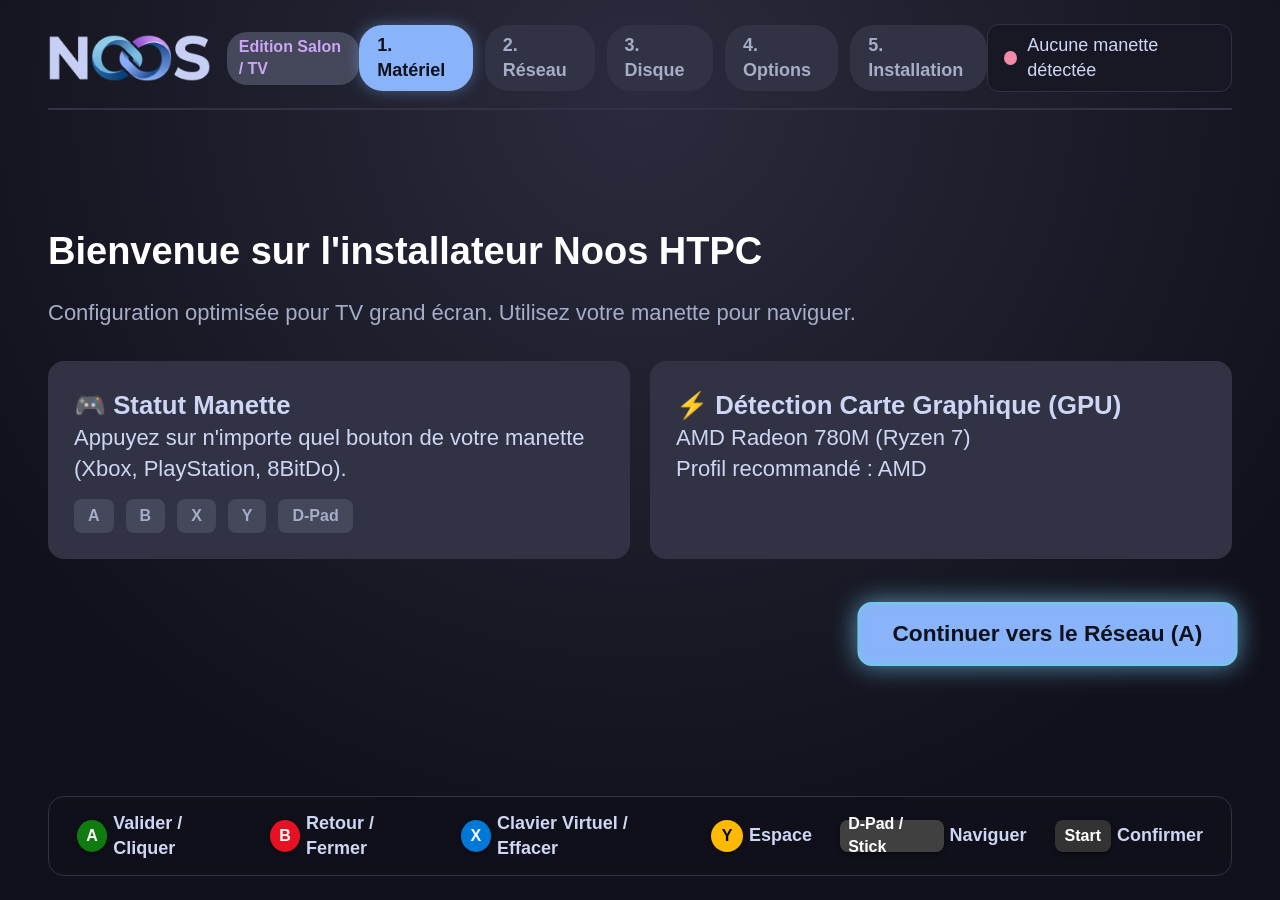
==== installer/frontend/index.html @ 4a12cefd "feat(installer): installateur graphique TV en Rust et Tauri v2 avec navigation à la manette et clavi" ====
<!DOCTYPE html>
<html lang="fr">
<head>
  <meta charset="UTF-8">
  <meta name="viewport" content="width=device-width, initial-scale=1.0">
  <title>Installation Noos HTPC</title>
  <link rel="stylesheet" href="css/style.css">
  <link rel="stylesheet" href="css/gamepad.css">
  <link rel="stylesheet" href="css/keyboard.css">
</head>
<body>
  <div class="app-container">
    <!-- En-tête TV -->
    <header class="tv-header">
      <div class="brand">
        <img src="../icons/icon.png" alt="Noos HTPC" class="logo">
        <span class="version-tag">Edition Salon / TV</span>
      </div>
      <div class="steps-indicator">
        <div class="step-pill active" id="pill-step-1">1. Matériel</div>
        <div class="step-pill" id="pill-step-2">2. Réseau</div>
        <div class="step-pill" id="pill-step-3">3. Disque</div>
        <div class="step-pill" id="pill-step-4">4. Options</div>
        <div class="step-pill" id="pill-step-5">5. Installation</div>
      </div>
      <div class="gamepad-status" id="gamepad-badge">
        <span class="status-dot disconnected"></span>
        <span id="gamepad-name">En attente d'une manette...</span>
      </div>
    </header>

    <!-- Conteneur principal des étapes (Wizard) -->
    <main class="wizard-content">

      <!-- Étape 1 : Bienvenue & Détection Matériel -->
      <section class="wizard-step active" id="step-1">
        <h1 class="step-title">Bienvenue sur l'installateur Noos HTPC</h1>
        <p class="step-subtitle">Configuration optimisée pour TV grand écran. Utilisez votre manette pour naviguer.</p>

        <div class="hardware-card-grid">
          <div class="info-card">
            <h3>🎮 Statut Manette</h3>
            <div id="controller-info">Appuyez sur n'importe quel bouton de votre manette (Xbox, PlayStation, 8BitDo).</div>
            <div class="controller-visual" id="controller-visual">
              <span class="btn-indicator" id="ind-a">A</span>
              <span class="btn-indicator" id="ind-b">B</span>
              <span class="btn-indicator" id="ind-x">X</span>
              <span class="btn-indicator" id="ind-y">Y</span>
              <span class="btn-indicator" id="ind-dpad">D-Pad</span>
            </div>
          </div>

          <div class="info-card">
            <h3>⚡ Détection Carte Graphique (GPU)</h3>
            <div id="gpu-info-text">Analyse du matériel en cours...</div>
            <div class="badge-recommendation" id="gpu-badge">Profil recommandé : Auto</div>
          </div>
        </div>

        <div class="action-footer">
          <button class="tv-btn primary" data-focusable id="btn-goto-step-2">Continuer vers le Réseau (A)</button>
        </div>
      </section>

      <!-- Étape 2 : Connexion Réseau (Wi-Fi / Ethernet) -->
      <section class="wizard-step" id="step-2">
        <h1 class="step-title">Connexion Réseau</h1>
        <p class="step-subtitle">Une connexion Internet est nécessaire pour télécharger les derniers paquets NixOS.</p>

        <div class="network-layout">
          <div class="network-status-box" id="net-status-box">
            <span>Statut : </span><strong id="current-net-status">Vérification...</strong>
          </div>

          <div class="wifi-list-container">
            <h3>Réseaux Wi-Fi disponibles :</h3>
            <div class="wifi-grid" id="wifi-grid">
              <div class="loading-spinner">Recherche des réseaux Wi-Fi...</div>
            </div>
          </div>

          <div class="wifi-connect-box" id="wifi-password-box" style="display: none;">
            <label for="wifi-password-input">Mot de passe pour <span id="selected-ssid-name"></span> :</label>
            <div class="input-with-button">
              <input type="password" id="wifi-password-input" class="tv-input" data-focusable placeholder="Sélectionnez pour ouvrir le clavier virtuel">
              <button class="tv-btn secondary" data-focusable id="btn-open-osk">Clavier (X)</button>
              <button class="tv-btn primary" data-focusable id="btn-submit-wifi">Connecter (A)</button>
            </div>
          </div>
        </div>

        <div class="action-footer">
          <button class="tv-btn secondary" data-focusable id="btn-back-step-1">Retour (B)</button>
          <button class="tv-btn primary" data-focusable id="btn-goto-step-3">Continuer vers le Disque (A)</button>
        </div>
      </section>

      <!-- Étape 3 : Sélection du Disque Cible -->
      <section class="wizard-step" id="step-3">
        <h1 class="step-title">Sélection du Disque de Destination</h1>
        <p class="step-subtitle alert-text">⚠️ ATTENTION : Le disque sélectionné sera entièrement formaté pour Noos HTPC.</p>

        <div class="disks-grid" id="disks-grid">
          <div class="loading-spinner">Détection des disques de stockage...</div>
        </div>

        <div class="action-footer">
          <button class="tv-btn secondary" data-focusable id="btn-back-step-2">Retour (B)</button>
          <button class="tv-btn primary" data-focusable id="btn-goto-step-4" disabled>Confirmer le Disque (A)</button>
        </div>
      </section>

      <!-- Étape 4 : Options & Profil HTPC -->
      <section class="wizard-step" id="step-4">
        <h1 class="step-title">Profil Graphique & Options TV</h1>
        <p class="step-subtitle">Ajustez le profil matériel optimal pour votre téléviseur.</p>

        <div class="options-container">
          <div class="option-group">
            <label>Profil GPU :</label>
            <div class="gpu-selector-grid">
              <div class="gpu-card" data-focusable data-profile="amd">
                <h4>AMD Radeon / Ryzen</h4>
                <p>Driver amdgpu, Vulkan RADV, HDR Wayland & FreeSync</p>
              </div>
              <div class="gpu-card" data-focusable data-profile="intel">
                <h4>Intel NUC / Iris Xe</h4>
                <p>QuickSync VA-API moderne (iHD), basse consommation</p>
              </div>
              <div class="gpu-card" data-focusable data-profile="nvidia">
                <h4>NVIDIA Moderne</h4>
                <p>Pilotes propriétaires récents (GTX 1650+ / RTX), NVDEC</p>
              </div>
              <div class="gpu-card" data-focusable data-profile="nvidia-legacy">
                <h4>NVIDIA Legacy</h4>
                <p>Pilotes propriétaires 470xx (anciennes GeForce séries 6/7/8)</p>
              </div>
            </div>
          </div>

          <div class="option-row">
            <label class="switch-label">Activer le support HDR (High Dynamic Range) :</label>
            <button class="tv-btn toggle active" data-focusable id="btn-toggle-hdr">HDR : Activé</button>
          </div>

          <div class="option-row">
            <label>Nom de la machine :</label>
            <input type="text" id="input-hostname" class="tv-input" data-focusable value="noos-htpc">
          </div>
        </div>

        <div class="action-footer">
          <button class="tv-btn secondary" data-focusable id="btn-back-step-3">Retour (B)</button>
          <button class="tv-btn danger" data-focusable id="btn-start-install">LANCER L'INSTALLATION (START)</button>
        </div>
      </section>

      <!-- Étape 5 : Installation en Cours (Logs & Progression) -->
      <section class="wizard-step" id="step-5">
        <h1 class="step-title">Installation de Noos HTPC...</h1>
        <p class="step-subtitle" id="install-current-step">Initialisation du système...</p>

        <div class="progress-bar-container">
          <div class="progress-bar-fill" id="progress-fill" style="width: 10%;"></div>
        </div>
        <div class="progress-percentage" id="progress-text">10%</div>

        <div class="terminal-log-box" id="terminal-logs">
          <div class="log-line">[Noos HTPC] Démarrage du processus d'installation...</div>
        </div>
      </section>

      <!-- Étape 6 : Succès & Redémarrage -->
      <section class="wizard-step" id="step-6">
        <div class="success-banner">
          <h1>🎉 Installation Terminée avec Succès !</h1>
          <p>Noos HTPC a été déployé sur votre disque. Retirez la clé USB d'installation et redémarrez votre mini PC.</p>
          <button class="tv-btn success large" data-focusable id="btn-reboot-now">Redémarrer Noos HTPC (A)</button>
        </div>
      </section>

    </main>

    <!-- Clavier Virtuel TV (OSK) -->
    <div class="virtual-keyboard-overlay" id="osk-overlay">
      <div class="keyboard-dock">
        <div class="osk-input-preview">
          <span class="preview-label">Texte saisi :</span>
          <span class="preview-value" id="osk-preview"></span>
          <button class="osk-toggle-mask" data-focusable id="osk-mask-btn">👁️ Afficher</button>
        </div>
        <div class="keyboard-grid" id="osk-grid">
          <!-- Les touches sont générées dynamiquement par keyboard.js -->
        </div>
        <div class="osk-actions">
          <button class="osk-key action" data-action="space" data-focusable>ESPACE (Y)</button>
          <button class="osk-key action" data-action="backspace" data-focusable>EFFACER (X)</button>
          <button class="osk-key action primary" data-action="enter" data-focusable>VALIDER (START)</button>
          <button class="osk-key action" data-action="close" data-focusable>FERMER (B)</button>
        </div>
      </div>
    </div>

    <!-- Légende permanente des touches de manette en bas de l'écran -->
    <footer class="gamepad-legend">
      <div class="legend-item"><span class="btn-badge a">A</span> Valider / Cliquer</div>
      <div class="legend-item"><span class="btn-badge b">B</span> Retour / Fermer</div>
      <div class="legend-item"><span class="btn-badge x">X</span> Clavier Virtuel / Effacer</div>
      <div class="legend-item"><span class="btn-badge y">Y</span> Espace</div>
      <div class="legend-item"><span class="btn-badge dpad">D-Pad / Stick</span> Naviguer</div>
      <div class="legend-item"><span class="btn-badge start">Start</span> Confirmer</div>
    </footer>
  </div>

  <script src="js/keyboard.js"></script>
  <script src="js/gamepad.js"></script>
  <script src="js/app.js"></script>
</body>
</html>
---- installer/frontend/css/style.css ----
/* ==============================================================================
   Noos HTPC Installer - Thème TV Catppuccin Mocha
   Optimisé pour affichage 1080p / 4K grand écran et lecture à 3 mètres
   ============================================================================== */

:root {
  --ctp-base: #1e1e2e;
  --ctp-mantle: #181825;
  --ctp-crust: #11111b;
  --ctp-surface0: #313244;
  --ctp-surface1: #45475a;
  --ctp-surface2: #585b70;
  --ctp-text: #cdd6f4;
  --ctp-subtext: #a6adc8;
  --ctp-blue: #89b4fa;
  --ctp-sapphire: #74c7ec;
  --ctp-mauve: #cba6f7;
  --ctp-green: #a6e3a1;
  --ctp-yellow: #f9e2af;
  --ctp-red: #f38ba8;
}

* {
  box-sizing: border-box;
  margin: 0;
  padding: 0;
  user-select: none;
}

body {
  background-color: var(--ctp-crust);
  color: var(--ctp-text);
  font-family: -apple-system, BlinkMacSystemFont, "Segoe UI", Roboto, Oxygen, Ubuntu, Cantarell, sans-serif;
  font-size: 22px;
  line-height: 1.4;
  overflow: hidden;
  height: 100vh;
  width: 100vw;
}

.app-container {
  display: flex;
  flex-direction: column;
  height: 100vh;
  justify-content: space-between;
  padding: 24px 48px;
  background: radial-gradient(circle at 50% 10%, #2a2b3d 0%, var(--ctp-crust) 75%);
}

/* En-tête TV */
.tv-header {
  display: flex;
  align-items: center;
  justify-content: space-between;
  border-bottom: 2px solid var(--ctp-surface0);
  padding-bottom: 16px;
}

.brand {
  display: flex;
  align-items: center;
  gap: 16px;
}

.logo {
  height: 48px;
  object-fit: contain;
}

.version-tag {
  background: var(--ctp-surface1);
  color: var(--ctp-mauve);
  padding: 4px 12px;
  border-radius: 20px;
  font-size: 16px;
  font-weight: bold;
}

.steps-indicator {
  display: flex;
  gap: 12px;
}

.step-pill {
  padding: 8px 18px;
  border-radius: 24px;
  background: var(--ctp-surface0);
  color: var(--ctp-subtext);
  font-size: 18px;
  font-weight: 600;
  transition: all 0.25s ease;
}

.step-pill.active {
  background: var(--ctp-blue);
  color: var(--ctp-crust);
  box-shadow: 0 0 15px rgba(137, 180, 250, 0.4);
}

.gamepad-status {
  display: flex;
  align-items: center;
  gap: 10px;
  font-size: 18px;
  background: var(--ctp-mantle);
  padding: 8px 16px;
  border-radius: 12px;
  border: 1px solid var(--ctp-surface0);
}

.status-dot {
  width: 14px;
  height: 14px;
  border-radius: 50%;
}

.status-dot.connected {
  background: var(--ctp-green);
  box-shadow: 0 0 8px var(--ctp-green);
}

.status-dot.disconnected {
  background: var(--ctp-red);
}

/* Contenu principal du Wizard */
.wizard-content {
  flex: 1;
  display: flex;
  align-items: center;
  justify-content: center;
  position: relative;
}

.wizard-step {
  display: none;
  width: 100%;
  max-width: 1400px;
  animation: fadeIn 0.3s ease;
}

.wizard-step.active {
  display: flex;
  flex-direction: column;
  gap: 20px;
}

@keyframes fadeIn {
  from { opacity: 0; transform: translateY(10px); }
  to { opacity: 1; transform: translateY(0); }
}

.step-title {
  font-size: 38px;
  font-weight: 800;
  color: #fff;
}

.step-subtitle {
  font-size: 22px;
  color: var(--ctp-subtext);
  margin-bottom: 12px;
}

.alert-text {
  color: var(--ctp-yellow);
}

/* Grilles et Cartes */
.hardware-card-grid, .gpu-selector-grid, .disks-grid {
  display: grid;
  grid-template-columns: repeat(auto-fit, minmax(320px, 1fr));
  gap: 20px;
}

.info-card, .gpu-card, .disk-card, .wifi-card {
  background: var(--ctp-surface0);
  padding: 24px;
  border-radius: 16px;
  border: 2px solid transparent;
  transition: all 0.2s cubic-bezier(0.4, 0, 0.2, 1);
  cursor: pointer;
}

.gpu-card h4, .disk-card h4 {
  font-size: 24px;
  margin-bottom: 8px;
  color: var(--ctp-blue);
}

.gpu-card.selected, .disk-card.selected {
  border-color: var(--ctp-blue);
  background: #2b3b55;
  box-shadow: 0 0 20px rgba(137, 180, 250, 0.3);
}

/* Boutons et Entrées TV */
.tv-btn {
  font-size: 22px;
  font-weight: bold;
  padding: 16px 32px;
  border-radius: 14px;
  border: 2px solid transparent;
  cursor: pointer;
  transition: all 0.2s ease;
  outline: none;
}

.tv-btn.primary {
  background: var(--ctp-blue);
  color: var(--ctp-crust);
}

.tv-btn.secondary {
  background: var(--ctp-surface1);
  color: var(--ctp-text);
}

.tv-btn.danger {
  background: var(--ctp-red);
  color: var(--ctp-crust);
}

.tv-btn.success {
  background: var(--ctp-green);
  color: var(--ctp-crust);
}

.tv-btn.large {
  font-size: 28px;
  padding: 24px 48px;
}

.tv-input {
  font-size: 24px;
  padding: 16px 24px;
  border-radius: 12px;
  background: var(--ctp-surface0);
  border: 2px solid var(--ctp-surface1);
  color: #fff;
  outline: none;
  width: 100%;
  max-width: 500px;
}

.action-footer {
  display: flex;
  gap: 20px;
  margin-top: 24px;
  justify-content: flex-end;
}

/* Barre de progression & Terminal */
.progress-bar-container {
  width: 100%;
  height: 24px;
  background: var(--ctp-surface0);
  border-radius: 12px;
  overflow: hidden;
}

.progress-bar-fill {
  height: 100%;
  background: linear-gradient(90deg, var(--ctp-blue), var(--ctp-mauve));
  transition: width 0.4s ease;
}

.progress-percentage {
  font-size: 28px;
  font-weight: bold;
  color: var(--ctp-blue);
  text-align: right;
  margin-top: 8px;
}

.terminal-log-box {
  background: var(--ctp-crust);
  border: 2px solid var(--ctp-surface0);
  border-radius: 14px;
  height: 320px;
  padding: 20px;
  font-family: "Courier New", monospace;
  font-size: 18px;
  overflow-y: auto;
  color: #a6e3a1;
}

.success-banner {
  text-align: center;
  display: flex;
  flex-direction: column;
  align-items: center;
  gap: 24px;
  padding: 40px;
}

.success-banner h1 {
  font-size: 46px;
  color: var(--ctp-green);
}
---- installer/frontend/css/gamepad.css ----
/* ==============================================================================
   Noos HTPC - Gamepad Focus & Controller Styling
   Effet visuel immersif pour le contrôle à la manette sur TV
   ============================================================================== */

/* Élément sous focus actif de la manette */
[data-focusable].gamepad-focus,
[data-focusable]:focus {
  outline: none;
  border-color: var(--ctp-sapphire) !important;
  box-shadow: 0 0 25px rgba(116, 199, 236, 0.7), inset 0 0 10px rgba(116, 199, 236, 0.3) !important;
  transform: scale(1.03);
  z-index: 10;
}

/* Badges de boutons de manette style Xbox / PlayStation */
.btn-badge {
  display: inline-flex;
  align-items: center;
  justify-content: center;
  width: 32px;
  height: 32px;
  border-radius: 50%;
  font-weight: 800;
  font-size: 16px;
  color: #fff;
  margin-right: 6px;
  box-shadow: 0 2px 5px rgba(0, 0, 0, 0.4);
}

.btn-badge.a { background: #107c10; } /* Xbox Green / PS Cross */
.btn-badge.b { background: #e81123; } /* Xbox Red / PS Circle */
.btn-badge.x { background: #0078d7; } /* Xbox Blue / PS Square */
.btn-badge.y { background: #ffb900; color: #000; } /* Xbox Yellow / PS Triangle */
.btn-badge.dpad { background: #404040; border-radius: 8px; width: auto; padding: 2px 8px; }
.btn-badge.start { background: #333333; border-radius: 8px; width: auto; padding: 2px 10px; }

/* Légende permanente en bas de l'écran */
.gamepad-legend {
  display: flex;
  align-items: center;
  justify-content: center;
  gap: 28px;
  background: rgba(17, 17, 27, 0.85);
  backdrop-filter: blur(8px);
  padding: 14px 28px;
  border-radius: 16px;
  border: 1px solid var(--ctp-surface0);
  margin-top: 16px;
}

.legend-item {
  display: flex;
  align-items: center;
  font-size: 18px;
  font-weight: 600;
  color: var(--ctp-text);
}

/* Visualisation temps réel des appuis sur la manette (Étape 1) */
.controller-visual {
  display: flex;
  gap: 12px;
  margin-top: 14px;
}

.btn-indicator {
  padding: 6px 14px;
  border-radius: 8px;
  background: var(--ctp-surface1);
  color: var(--ctp-subtext);
  font-size: 16px;
  font-weight: bold;
  transition: all 0.15s ease;
}

.btn-indicator.pressed {
  background: var(--ctp-blue);
  color: var(--ctp-crust);
  box-shadow: 0 0 12px var(--ctp-blue);
  transform: scale(1.1);
}
---- installer/frontend/css/keyboard.css ----
/* ==============================================================================
   Noos HTPC - On-Screen Virtual Keyboard (OSK)
   Clavier virtuel TV manette grand format avec saisie fluide
   ============================================================================== */

.virtual-keyboard-overlay {
  position: fixed;
  bottom: 0;
  left: 0;
  right: 0;
  top: 0;
  background: rgba(0, 0, 0, 0.7);
  backdrop-filter: blur(6px);
  display: none;
  align-items: flex-end;
  justify-content: center;
  z-index: 1000;
  padding-bottom: 30px;
}

.virtual-keyboard-overlay.visible {
  display: flex;
  animation: slideUp 0.25s ease-out;
}

@keyframes slideUp {
  from { transform: translateY(100%); opacity: 0; }
  to { transform: translateY(0); opacity: 1; }
}

.keyboard-dock {
  background: var(--ctp-mantle);
  border: 2px solid var(--ctp-surface1);
  border-radius: 20px;
  padding: 24px;
  width: 90%;
  max-width: 1200px;
  box-shadow: 0 -10px 40px rgba(0, 0, 0, 0.8);
  display: flex;
  flex-direction: column;
  gap: 16px;
}

/* Barre de prévisualisation du texte saisi */
.osk-input-preview {
  display: flex;
  align-items: center;
  justify-content: space-between;
  background: var(--ctp-crust);
  border: 2px solid var(--ctp-surface0);
  border-radius: 12px;
  padding: 12px 20px;
}

.preview-label {
  font-size: 18px;
  color: var(--ctp-subtext);
}

.preview-value {
  font-size: 26px;
  font-weight: bold;
  color: var(--ctp-mauve);
  letter-spacing: 2px;
  flex: 1;
  margin-left: 16px;
}

.osk-toggle-mask {
  background: var(--ctp-surface0);
  color: var(--ctp-text);
  border: 1px solid var(--ctp-surface1);
  border-radius: 8px;
  padding: 6px 12px;
  font-size: 16px;
  cursor: pointer;
}

/* Grille des touches */
.keyboard-grid {
  display: flex;
  flex-direction: column;
  gap: 10px;
}

.keyboard-row {
  display: flex;
  justify-content: center;
  gap: 10px;
}

.osk-key {
  min-width: 60px;
  height: 60px;
  background: var(--ctp-surface0);
  color: var(--ctp-text);
  border: 2px solid transparent;
  border-radius: 12px;
  font-size: 24px;
  font-weight: bold;
  display: flex;
  align-items: center;
  justify-content: center;
  cursor: pointer;
  transition: all 0.15s ease;
  outline: none;
}

.osk-key.wide {
  min-width: 90px;
}

.osk-key.active {
  background: var(--ctp-surface2);
}

/* Touches d'actions spéciales (Espace, Effacer, Valider) */
.osk-actions {
  display: flex;
  justify-content: center;
  gap: 16px;
  margin-top: 8px;
}

.osk-key.action {
  padding: 12px 28px;
  font-size: 20px;
  min-width: 140px;
  height: 56px;
}

.osk-key.action.primary {
  background: var(--ctp-blue);
  color: var(--ctp-crust);
}
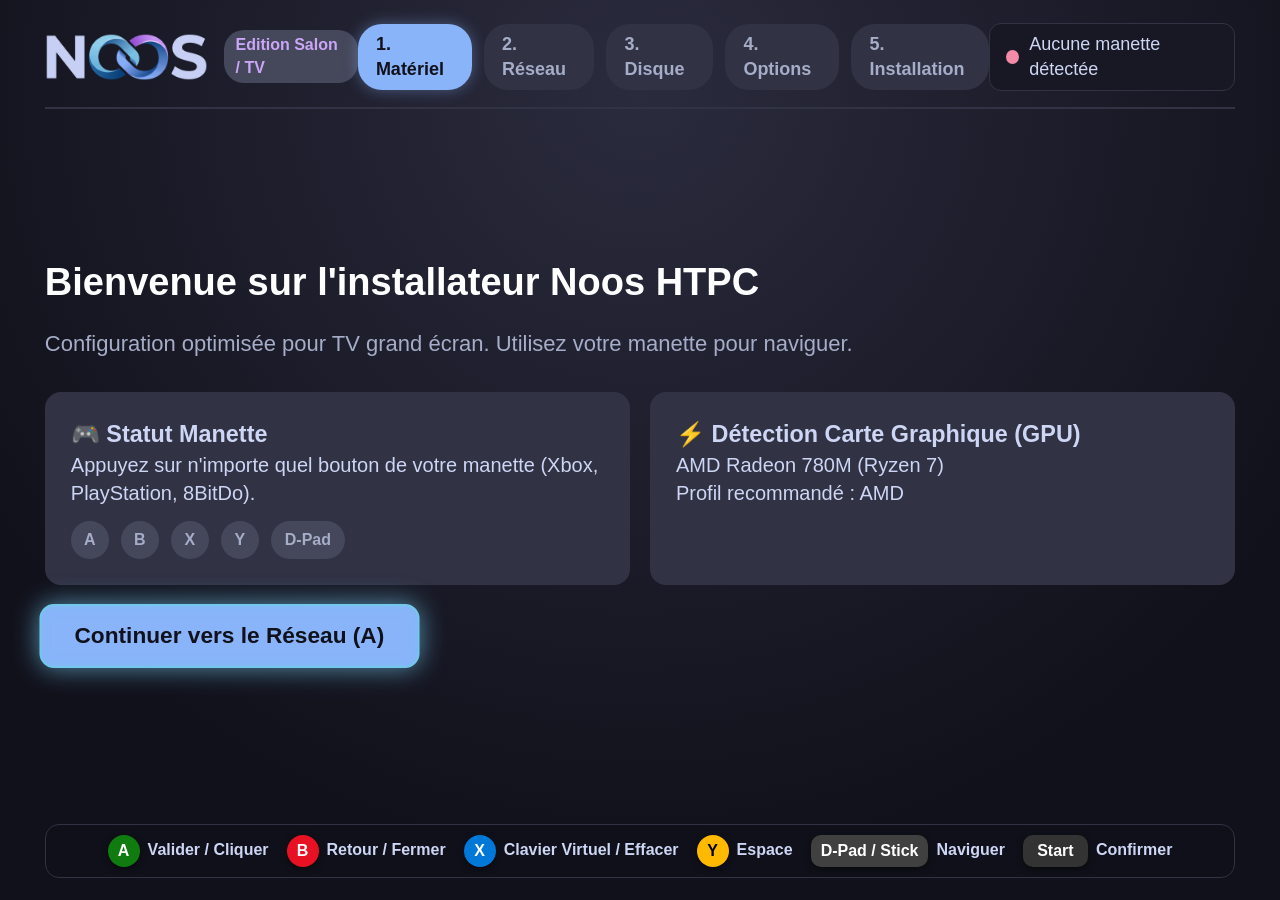
==== commit fbebbc29: "fix(installer): passage en 1080p natif, boutons ronds, partage /home complet Samba/SFTP, autologin e" ====
--- a/installer/frontend/index.html
+++ b/installer/frontend/index.html
@@ -13,7 +13,7 @@
     <!-- En-tête TV -->
     <header class="tv-header">
       <div class="brand">
-        <img src="../icons/icon.png" alt="Noos HTPC" class="logo">
+        <img src="assets/logo.png" alt="Noos HTPC" class="logo">
         <span class="version-tag">Edition Salon / TV</span>
       </div>
       <div class="steps-indicator">
@@ -143,9 +143,9 @@
             <button class="tv-btn toggle active" data-focusable id="btn-toggle-hdr">HDR : Activé</button>
           </div>
 
-          <div class="option-row">
-            <label>Nom de la machine :</label>
-            <input type="text" id="input-hostname" class="tv-input" data-focusable value="noos-htpc">
+          <div class="option-row info-row">
+            <label>Nom de la machine (déclaratif) :</label>
+            <div class="static-badge">noos-htpc</div>
           </div>
         </div>
 
--- a/installer/frontend/css/style.css
+++ b/installer/frontend/css/style.css
@@ -31,19 +31,27 @@
   background-color: var(--ctp-crust);
   color: var(--ctp-text);
   font-family: -apple-system, BlinkMacSystemFont, "Segoe UI", Roboto, Oxygen, Ubuntu, Cantarell, sans-serif;
-  font-size: 22px;
+  font-size: 20px;
   line-height: 1.4;
   overflow: hidden;
   height: 100vh;
+  max-height: 100vh;
   width: 100vw;
+  max-width: 100vw;
+  box-sizing: border-box;
 }
 
 .app-container {
   display: flex;
   flex-direction: column;
   height: 100vh;
+  max-height: 100vh;
+  width: 100vw;
+  max-width: 100vw;
   justify-content: space-between;
-  padding: 24px 48px;
+  padding: 2.5vh 3.5vw; /* TV Safe-area margin - évite le rognage d'overscan 2-5% */
+  box-sizing: border-box;
+  overflow: hidden;
   background: radial-gradient(circle at 50% 10%, #2a2b3d 0%, var(--ctp-crust) 75%);
 }
 
@@ -235,12 +243,55 @@
   font-size: 24px;
   padding: 16px 24px;
   border-radius: 12px;
+.options-container {
+  display: flex;
+  flex-direction: column;
+  gap: 24px;
+}
+
+.option-group {
+  display: flex;
+  flex-direction: column;
+  gap: 12px;
+}
+
+.option-group label, .option-row label {
+  font-size: 22px;
+  font-weight: 600;
+  color: var(--ctp-text);
+}
+
+.option-row {
+  display: flex;
+  align-items: center;
+  justify-content: space-between;
   background: var(--ctp-surface0);
-  border: 2px solid var(--ctp-surface1);
-  color: #fff;
-  outline: none;
-  width: 100%;
-  max-width: 500px;
+  padding: 16px 24px;
+  border-radius: 14px;
+  border: 1px solid var(--ctp-surface1);
+}
+
+.static-badge {
+  background: var(--ctp-mantle);
+  color: var(--ctp-sapphire);
+  padding: 8px 20px;
+  border-radius: 12px;
+  font-weight: 800;
+  font-family: monospace;
+  font-size: 22px;
+  border: 1px solid var(--ctp-blue);
+  box-shadow: 0 0 10px rgba(116, 199, 236, 0.2);
+}
+
+.tv-btn.toggle {
+  background: var(--ctp-surface1);
+  color: var(--ctp-subtext);
+}
+
+.tv-btn.toggle.active {
+  background: var(--ctp-mauve);
+  color: var(--ctp-crust);
+  box-shadow: 0 0 15px rgba(203, 166, 247, 0.4);
 }
 
 .action-footer {
--- a/installer/frontend/css/gamepad.css
+++ b/installer/frontend/css/gamepad.css
@@ -20,58 +20,93 @@
   justify-content: center;
   width: 32px;
   height: 32px;
-  border-radius: 50%;
+  min-width: 32px;
+  min-height: 32px;
+  max-width: 32px;
+  max-height: 32px;
+  aspect-ratio: 1 / 1;
+  border-radius: 50% !important;
   font-weight: 800;
   font-size: 16px;
   color: #fff;
-  margin-right: 6px;
-  box-shadow: 0 2px 5px rgba(0, 0, 0, 0.4);
+  margin-right: 8px;
+  flex-shrink: 0;
+  box-shadow: 0 2px 6px rgba(0, 0, 0, 0.5);
+  line-height: 1;
+  text-align: center;
+  box-sizing: border-box;
 }
 
 .btn-badge.a { background: #107c10; } /* Xbox Green / PS Cross */
 .btn-badge.b { background: #e81123; } /* Xbox Red / PS Circle */
 .btn-badge.x { background: #0078d7; } /* Xbox Blue / PS Square */
 .btn-badge.y { background: #ffb900; color: #000; } /* Xbox Yellow / PS Triangle */
-.btn-badge.dpad { background: #404040; border-radius: 8px; width: auto; padding: 2px 8px; }
-.btn-badge.start { background: #333333; border-radius: 8px; width: auto; padding: 2px 10px; }
+.btn-badge.dpad { background: #404040; border-radius: 10px !important; width: auto; min-width: 60px; max-width: none; padding: 2px 10px; aspect-ratio: auto; }
+.btn-badge.start { background: #333333; border-radius: 10px !important; width: auto; min-width: 65px; max-width: none; padding: 2px 12px; aspect-ratio: auto; }
 
 /* Légende permanente en bas de l'écran */
 .gamepad-legend {
   display: flex;
   align-items: center;
   justify-content: center;
-  gap: 28px;
-  background: rgba(17, 17, 27, 0.85);
-  backdrop-filter: blur(8px);
-  padding: 14px 28px;
-  border-radius: 16px;
+  flex-wrap: wrap;
+  gap: 18px;
+  background: rgba(17, 17, 27, 0.92);
+  backdrop-filter: blur(10px);
+  padding: 10px 20px;
+  border-radius: 14px;
   border: 1px solid var(--ctp-surface0);
-  margin-top: 16px;
+  margin-top: 10px;
+  flex-shrink: 0;
+  box-sizing: border-box;
 }
 
 .legend-item {
-  display: flex;
+  display: inline-flex;
   align-items: center;
-  font-size: 18px;
+  font-size: 16px;
   font-weight: 600;
   color: var(--ctp-text);
+  white-space: nowrap;
 }
 
 /* Visualisation temps réel des appuis sur la manette (Étape 1) */
 .controller-visual {
   display: flex;
+  align-items: center;
   gap: 12px;
   margin-top: 14px;
 }
 
 .btn-indicator {
-  padding: 6px 14px;
-  border-radius: 8px;
+  display: inline-flex;
+  align-items: center;
+  justify-content: center;
+  width: 38px;
+  height: 38px;
+  min-width: 38px;
+  min-height: 38px;
+  max-width: 38px;
+  max-height: 38px;
+  aspect-ratio: 1 / 1;
+  border-radius: 50% !important;
   background: var(--ctp-surface1);
   color: var(--ctp-subtext);
   font-size: 16px;
   font-weight: bold;
   transition: all 0.15s ease;
+  flex-shrink: 0;
+  box-sizing: border-box;
+  line-height: 1;
+}
+
+.btn-indicator#ind-dpad {
+  width: auto;
+  min-width: 72px;
+  max-width: none;
+  border-radius: 19px !important;
+  padding: 0 14px;
+  aspect-ratio: auto;
 }
 
 .btn-indicator.pressed {
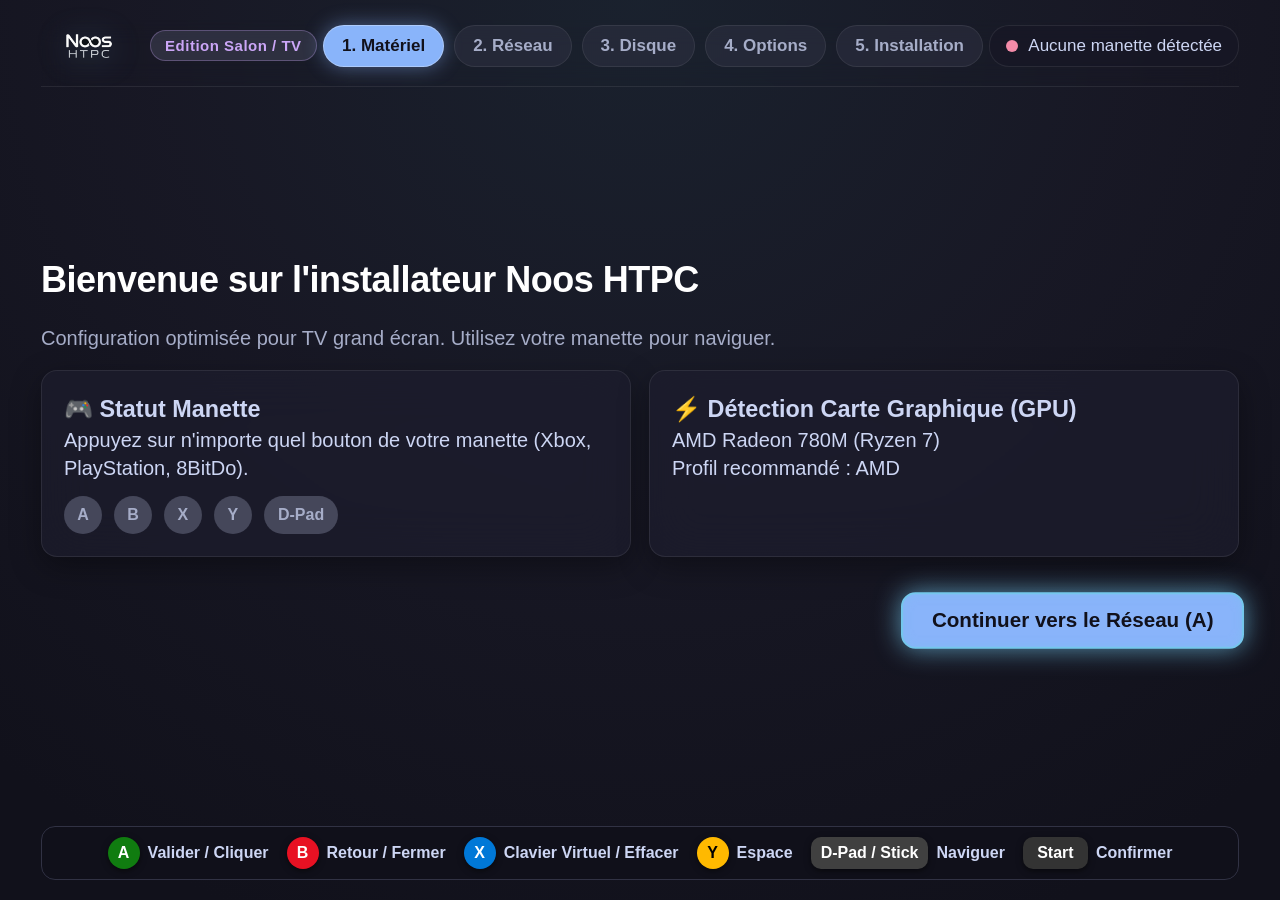
==== commit e3b2ca4d: "feat(installer): partitionnement EFI 1Go, SWAP 8Go, console stylisée glassy blur et comptage dynamiq" ====
--- a/installer/frontend/index.html
+++ b/installer/frontend/index.html
@@ -135,6 +135,14 @@
                 <h4>NVIDIA Legacy</h4>
                 <p>Pilotes propriétaires 470xx (anciennes GeForce séries 6/7/8)</p>
               </div>
+              <div class="gpu-card" data-focusable data-profile="vm">
+                <h4>Machine Virtuelle (VM)</h4>
+                <p>QEMU, KVM, VirtIO, VirtualBox, VMware. Modesetting & guest agent</p>
+              </div>
+              <div class="gpu-card" data-focusable data-profile="generic">
+                <h4>Générique / Autre</h4>
+                <p>Pilotes Mesa standard sans accélération propriétaire</p>
+              </div>
             </div>
           </div>
 
@@ -155,18 +163,43 @@
         </div>
       </section>
 
-      <!-- Étape 5 : Installation en Cours (Logs & Progression) -->
+      <!-- Étape 5 : Installation en Cours (Console stylisée, Glassy Blur & Progression) -->
       <section class="wizard-step" id="step-5">
-        <h1 class="step-title">Installation de Noos HTPC...</h1>
-        <p class="step-subtitle" id="install-current-step">Initialisation du système...</p>
-
-        <div class="progress-bar-container">
-          <div class="progress-bar-fill" id="progress-fill" style="width: 10%;"></div>
-        </div>
-        <div class="progress-percentage" id="progress-text">10%</div>
-
-        <div class="terminal-log-box" id="terminal-logs">
-          <div class="log-line">[Noos HTPC] Démarrage du processus d'installation...</div>
+        <div class="install-header">
+          <div>
+            <h1 class="step-title">Installation de Noos HTPC</h1>
+            <p class="step-subtitle" id="install-current-step">Initialisation du système...</p>
+          </div>
+          <div class="package-counter-badge" id="package-counter" style="display: none;">
+            <span class="pkg-icon">📦</span>
+            <span class="pkg-label">Composants :</span>
+            <span class="pkg-numbers" id="package-numbers">0 / 0</span>
+          </div>
+        </div>
+
+        <div class="progress-container-glass">
+          <div class="progress-bar-track">
+            <div class="progress-bar-fill" id="progress-fill" style="width: 10%;"></div>
+          </div>
+          <div class="progress-info-row">
+            <span class="progress-phase" id="progress-phase">Étape 1 / 6 : Préparation du stockage</span>
+            <span class="progress-percentage" id="progress-text">10%</span>
+          </div>
+        </div>
+
+        <div class="terminal-glass-window">
+          <div class="terminal-titlebar">
+            <div class="terminal-dots">
+              <span class="dot close"></span>
+              <span class="dot min"></span>
+              <span class="dot max"></span>
+            </div>
+            <div class="terminal-title">Console Système — nixos-install (logs en direct)</div>
+            <div class="terminal-live-badge"><span class="pulse-dot"></span> ACTIF</div>
+          </div>
+          <div class="terminal-log-box" id="terminal-logs">
+            <div class="log-line notice">[Noos HTPC] Démarrage de la séquence d'installation...</div>
+          </div>
         </div>
       </section>
 
--- a/installer/frontend/css/style.css
+++ b/installer/frontend/css/style.css
@@ -1,5 +1,5 @@
 /* ==============================================================================
-   Noos HTPC Installer - Thème TV Catppuccin Mocha
+   Noos HTPC Installer - Thème TV Catppuccin Mocha Glassy Blur
    Optimisé pour affichage 1080p / 4K grand écran et lecture à 3 mètres
    ============================================================================== */
 
@@ -18,6 +18,11 @@
   --ctp-green: #a6e3a1;
   --ctp-yellow: #f9e2af;
   --ctp-red: #f38ba8;
+
+  /* Glassmorphism variables */
+  --glass-bg: rgba(30, 30, 46, 0.65);
+  --glass-border: rgba(255, 255, 255, 0.08);
+  --glass-blur: 24px;
 }
 
 * {
@@ -49,10 +54,10 @@
   width: 100vw;
   max-width: 100vw;
   justify-content: space-between;
-  padding: 2.5vh 3.5vw; /* TV Safe-area margin - évite le rognage d'overscan 2-5% */
+  padding: 2.2vh 3.2vw; /* TV Safe-area margin - évite le rognage d'overscan */
   box-sizing: border-box;
   overflow: hidden;
-  background: radial-gradient(circle at 50% 10%, #2a2b3d 0%, var(--ctp-crust) 75%);
+  background: radial-gradient(circle at 50% 0%, rgba(116, 199, 236, 0.09) 0%, rgba(24, 24, 37, 0.95) 45%, var(--ctp-crust) 90%);
 }
 
 /* En-tête TV */
@@ -60,8 +65,10 @@
   display: flex;
   align-items: center;
   justify-content: space-between;
-  border-bottom: 2px solid var(--ctp-surface0);
-  padding-bottom: 16px;
+  border-bottom: 1px solid var(--glass-border);
+  padding-bottom: 14px;
+  backdrop-filter: blur(12px);
+  -webkit-backdrop-filter: blur(12px);
 }
 
 .brand {
@@ -71,30 +78,35 @@
 }
 
 .logo {
-  height: 48px;
+  height: 52px;
+  width: auto;
   object-fit: contain;
+  filter: drop-shadow(0 4px 16px rgba(116, 199, 236, 0.25));
 }
 
 .version-tag {
-  background: var(--ctp-surface1);
+  background: rgba(69, 71, 90, 0.5);
+  border: 1px solid rgba(203, 166, 247, 0.3);
   color: var(--ctp-mauve);
-  padding: 4px 12px;
+  padding: 4px 14px;
   border-radius: 20px;
-  font-size: 16px;
-  font-weight: bold;
+  font-size: 15px;
+  font-weight: 700;
+  letter-spacing: 0.5px;
 }
 
 .steps-indicator {
   display: flex;
-  gap: 12px;
+  gap: 10px;
 }
 
 .step-pill {
   padding: 8px 18px;
   border-radius: 24px;
-  background: var(--ctp-surface0);
+  background: rgba(49, 50, 68, 0.5);
+  border: 1px solid var(--glass-border);
   color: var(--ctp-subtext);
-  font-size: 18px;
+  font-size: 17px;
   font-weight: 600;
   transition: all 0.25s ease;
 }
@@ -102,29 +114,33 @@
 .step-pill.active {
   background: var(--ctp-blue);
   color: var(--ctp-crust);
-  box-shadow: 0 0 15px rgba(137, 180, 250, 0.4);
+  box-shadow: 0 0 20px rgba(137, 180, 250, 0.45);
+  border-color: rgba(255, 255, 255, 0.3);
+  font-weight: 800;
 }
 
 .gamepad-status {
   display: flex;
   align-items: center;
   gap: 10px;
-  font-size: 18px;
-  background: var(--ctp-mantle);
+  font-size: 17px;
+  background: rgba(24, 24, 37, 0.7);
   padding: 8px 16px;
-  border-radius: 12px;
-  border: 1px solid var(--ctp-surface0);
+  border-radius: 20px;
+  border: 1px solid var(--glass-border);
+  backdrop-filter: blur(10px);
 }
 
 .status-dot {
-  width: 14px;
-  height: 14px;
-  border-radius: 50%;
+  width: 12px;
+  height: 12px;
+  border-radius: 50% !important;
+  aspect-ratio: 1 / 1;
 }
 
 .status-dot.connected {
   background: var(--ctp-green);
-  box-shadow: 0 0 8px var(--ctp-green);
+  box-shadow: 0 0 10px var(--ctp-green);
 }
 
 .status-dot.disconnected {
@@ -138,6 +154,7 @@
   align-items: center;
   justify-content: center;
   position: relative;
+  padding: 10px 0;
 }
 
 .wizard-step {
@@ -150,68 +167,81 @@
 .wizard-step.active {
   display: flex;
   flex-direction: column;
-  gap: 20px;
+  gap: 18px;
 }
 
 @keyframes fadeIn {
-  from { opacity: 0; transform: translateY(10px); }
+  from { opacity: 0; transform: translateY(8px); }
   to { opacity: 1; transform: translateY(0); }
 }
 
 .step-title {
-  font-size: 38px;
+  font-size: 36px;
   font-weight: 800;
   color: #fff;
+  letter-spacing: -0.5px;
 }
 
 .step-subtitle {
-  font-size: 22px;
+  font-size: 20px;
   color: var(--ctp-subtext);
-  margin-bottom: 12px;
 }
 
 .alert-text {
   color: var(--ctp-yellow);
 }
 
-/* Grilles et Cartes */
-.hardware-card-grid, .gpu-selector-grid, .disks-grid {
+/* Grilles et Cartes Glassy */
+.hardware-card-grid, .disks-grid {
   display: grid;
   grid-template-columns: repeat(auto-fit, minmax(320px, 1fr));
-  gap: 20px;
+  gap: 18px;
+}
+
+.gpu-selector-grid {
+  display: grid;
+  grid-template-columns: repeat(3, 1fr);
+  gap: 16px;
 }
 
 .info-card, .gpu-card, .disk-card, .wifi-card {
-  background: var(--ctp-surface0);
-  padding: 24px;
+  background: var(--glass-bg);
+  backdrop-filter: blur(var(--glass-blur));
+  -webkit-backdrop-filter: blur(var(--glass-blur));
+  padding: 22px;
   border-radius: 16px;
-  border: 2px solid transparent;
+  border: 1px solid var(--glass-border);
+  box-shadow: 0 10px 30px rgba(0, 0, 0, 0.35);
   transition: all 0.2s cubic-bezier(0.4, 0, 0.2, 1);
   cursor: pointer;
 }
 
 .gpu-card h4, .disk-card h4 {
-  font-size: 24px;
-  margin-bottom: 8px;
+  font-size: 22px;
+  margin-bottom: 6px;
   color: var(--ctp-blue);
 }
 
 .gpu-card.selected, .disk-card.selected {
   border-color: var(--ctp-blue);
-  background: #2b3b55;
-  box-shadow: 0 0 20px rgba(137, 180, 250, 0.3);
+  background: rgba(43, 59, 85, 0.75);
+  box-shadow: 0 0 25px rgba(137, 180, 250, 0.35), inset 0 0 10px rgba(137, 180, 250, 0.15);
 }
 
 /* Boutons et Entrées TV */
 .tv-btn {
-  font-size: 22px;
+  font-size: 20px;
   font-weight: bold;
-  padding: 16px 32px;
+  padding: 14px 28px;
   border-radius: 14px;
   border: 2px solid transparent;
   cursor: pointer;
   transition: all 0.2s ease;
   outline: none;
+  display: inline-flex;
+  align-items: center;
+  justify-content: center;
+  gap: 10px;
 }
 
 .tv-btn.primary {
@@ -220,8 +250,9 @@
 }
 
 .tv-btn.secondary {
-  background: var(--ctp-surface1);
+  background: rgba(69, 71, 90, 0.6);
   color: var(--ctp-text);
+  border: 1px solid var(--glass-border);
 }
 
 .tv-btn.danger {
@@ -235,18 +266,25 @@
 }
 
 .tv-btn.large {
-  font-size: 28px;
-  padding: 24px 48px;
+  font-size: 26px;
+  padding: 20px 42px;
 }
 
 .tv-input {
-  font-size: 24px;
-  padding: 16px 24px;
+  font-size: 22px;
+  padding: 14px 22px;
   border-radius: 12px;
+  background: rgba(17, 17, 27, 0.85);
+  border: 1px solid var(--ctp-surface1);
+  color: var(--ctp-text);
+  outline: none;
+  width: 100%;
+}
+
 .options-container {
   display: flex;
   flex-direction: column;
-  gap: 24px;
+  gap: 20px;
 }
 
 .option-group {
@@ -256,7 +294,7 @@
 }
 
 .option-group label, .option-row label {
-  font-size: 22px;
+  font-size: 20px;
   font-weight: 600;
   color: var(--ctp-text);
 }
@@ -265,26 +303,28 @@
   display: flex;
   align-items: center;
   justify-content: space-between;
-  background: var(--ctp-surface0);
-  padding: 16px 24px;
+  background: var(--glass-bg);
+  backdrop-filter: blur(var(--glass-blur));
+  -webkit-backdrop-filter: blur(var(--glass-blur));
+  padding: 14px 22px;
   border-radius: 14px;
-  border: 1px solid var(--ctp-surface1);
+  border: 1px solid var(--glass-border);
 }
 
 .static-badge {
-  background: var(--ctp-mantle);
+  background: rgba(17, 17, 27, 0.8);
   color: var(--ctp-sapphire);
-  padding: 8px 20px;
+  padding: 8px 18px;
   border-radius: 12px;
   font-weight: 800;
   font-family: monospace;
-  font-size: 22px;
+  font-size: 20px;
   border: 1px solid var(--ctp-blue);
   box-shadow: 0 0 10px rgba(116, 199, 236, 0.2);
 }
 
 .tv-btn.toggle {
-  background: var(--ctp-surface1);
+  background: rgba(69, 71, 90, 0.6);
   color: var(--ctp-subtext);
 }
 
@@ -296,44 +336,262 @@
 
 .action-footer {
   display: flex;
+  gap: 18px;
+  margin-top: 18px;
+  justify-content: flex-end;
+}
+
+/* ==============================================================================
+   Étape 5 : Installation Glassy, Barre de Progression & Console Stylisée
+   ============================================================================== */
+
+.install-header {
+  display: flex;
+  align-items: center;
+  justify-content: space-between;
   gap: 20px;
-  margin-top: 24px;
-  justify-content: flex-end;
-}
-
-/* Barre de progression & Terminal */
-.progress-bar-container {
+}
+
+.package-counter-badge {
+  display: inline-flex;
+  align-items: center;
+  gap: 10px;
+  background: rgba(24, 24, 37, 0.85);
+  border: 1px solid rgba(116, 199, 236, 0.35);
+  backdrop-filter: blur(16px);
+  -webkit-backdrop-filter: blur(16px);
+  padding: 8px 20px;
+  border-radius: 30px;
+  box-shadow: 0 4px 20px rgba(0, 0, 0, 0.4), 0 0 15px rgba(116, 199, 236, 0.15);
+  font-size: 18px;
+  font-weight: 700;
+  color: #fff;
+}
+
+.pkg-icon {
+  font-size: 22px;
+}
+
+.pkg-label {
+  color: var(--ctp-subtext);
+  font-weight: 600;
+}
+
+.pkg-numbers {
+  font-family: "JetBrains Mono", "Courier New", monospace;
+  color: var(--ctp-sapphire);
+  font-size: 19px;
+  font-weight: 800;
+}
+
+/* Conteneur Barre de Progression */
+.progress-container-glass {
+  background: var(--glass-bg);
+  backdrop-filter: blur(var(--glass-blur));
+  -webkit-backdrop-filter: blur(var(--glass-blur));
+  border: 1px solid var(--glass-border);
+  border-radius: 16px;
+  padding: 16px 20px;
+  box-shadow: 0 10px 30px rgba(0, 0, 0, 0.35);
+}
+
+.progress-bar-track {
   width: 100%;
-  height: 24px;
-  background: var(--ctp-surface0);
+  height: 20px;
+  background: rgba(17, 17, 27, 0.85);
   border-radius: 12px;
   overflow: hidden;
+  border: 1px solid rgba(255, 255, 255, 0.06);
+  box-shadow: inset 0 2px 6px rgba(0, 0, 0, 0.6);
 }
 
 .progress-bar-fill {
   height: 100%;
-  background: linear-gradient(90deg, var(--ctp-blue), var(--ctp-mauve));
-  transition: width 0.4s ease;
+  background: linear-gradient(90deg, #74c7ec, #cba6f7, #a6e3a1);
+  box-shadow: 0 0 16px rgba(116, 199, 236, 0.6);
+  transition: width 0.35s cubic-bezier(0.2, 0.8, 0.2, 1);
+}
+
+.progress-info-row {
+  display: flex;
+  align-items: center;
+  justify-content: space-between;
+  margin-top: 10px;
+}
+
+.progress-phase {
+  font-size: 18px;
+  font-weight: 600;
+  color: var(--ctp-subtext);
 }
 
 .progress-percentage {
-  font-size: 28px;
-  font-weight: bold;
-  color: var(--ctp-blue);
-  text-align: right;
-  margin-top: 8px;
+  font-size: 26px;
+  font-weight: 800;
+  color: var(--ctp-sapphire);
+  font-family: "JetBrains Mono", monospace;
+}
+
+/* Console Système Stylisée (macOS / Linux Glassy) */
+.terminal-glass-window {
+  display: flex;
+  flex-direction: column;
+  background: rgba(14, 14, 23, 0.88);
+  backdrop-filter: blur(28px);
+  -webkit-backdrop-filter: blur(28px);
+  border: 1px solid rgba(255, 255, 255, 0.1);
+  border-radius: 16px;
+  box-shadow: 0 20px 50px rgba(0, 0, 0, 0.6), inset 0 1px 0 rgba(255, 255, 255, 0.08);
+  overflow: hidden;
+  height: 380px;
+  max-height: 42vh;
+}
+
+.terminal-titlebar {
+  display: flex;
+  align-items: center;
+  justify-content: space-between;
+  background: rgba(24, 24, 37, 0.95);
+  padding: 10px 18px;
+  border-bottom: 1px solid rgba(255, 255, 255, 0.07);
+}
+
+.terminal-dots {
+  display: flex;
+  gap: 8px;
+  align-items: center;
+}
+
+.terminal-dots .dot {
+  width: 13px;
+  height: 13px;
+  min-width: 13px;
+  min-height: 13px;
+  max-width: 13px;
+  max-height: 13px;
+  aspect-ratio: 1 / 1;
+  border-radius: 50% !important;
+  display: inline-block;
+}
+
+.terminal-dots .dot.close { background: #ff5f56; }
+.terminal-dots .dot.min { background: #ffbd2e; }
+.terminal-dots .dot.max { background: #27c93f; }
+
+.terminal-title {
+  font-size: 15px;
+  font-weight: 600;
+  color: var(--ctp-subtext);
+  letter-spacing: 0.5px;
+}
+
+.terminal-live-badge {
+  display: inline-flex;
+  align-items: center;
+  gap: 6px;
+  font-size: 13px;
+  font-weight: 800;
+  color: #a6e3a1;
+  letter-spacing: 1px;
+}
+
+.pulse-dot {
+  width: 8px;
+  height: 8px;
+  min-width: 8px;
+  min-height: 8px;
+  border-radius: 50% !important;
+  aspect-ratio: 1 / 1;
+  background: #a6e3a1;
+  box-shadow: 0 0 8px #a6e3a1;
+  animation: livePulse 1.6s infinite ease-in-out;
+}
+
+@keyframes livePulse {
+  0% { transform: scale(0.9); opacity: 0.6; }
+  50% { transform: scale(1.25); opacity: 1; box-shadow: 0 0 12px #a6e3a1; }
+  100% { transform: scale(0.9); opacity: 0.6; }
 }
 
 .terminal-log-box {
-  background: var(--ctp-crust);
-  border: 2px solid var(--ctp-surface0);
-  border-radius: 14px;
-  height: 320px;
-  padding: 20px;
-  font-family: "Courier New", monospace;
-  font-size: 18px;
+  flex: 1;
+  padding: 14px 18px;
   overflow-y: auto;
-  color: #a6e3a1;
+  font-family: "JetBrains Mono", "Fira Code", "Courier New", monospace;
+  font-size: 15px;
+  line-height: 1.5;
+  color: #cdd6f4;
+  scroll-behavior: smooth;
+}
+
+/* Personnalisation de la barre de défilement */
+.terminal-log-box::-webkit-scrollbar {
+  width: 8px;
+}
+
+.terminal-log-box::-webkit-scrollbar-track {
+  background: rgba(17, 17, 27, 0.4);
+}
+
+.terminal-log-box::-webkit-scrollbar-thumb {
+  background: rgba(69, 71, 90, 0.6);
+  border-radius: 4px;
+}
+
+.terminal-log-box::-webkit-scrollbar-thumb:hover {
+  background: var(--ctp-blue);
+}
+
+.log-line {
+  margin-bottom: 4px;
+  word-break: break-all;
+  white-space: pre-wrap;
+}
+
+.log-time {
+  color: #585b70;
+  font-size: 13px;
+  margin-right: 6px;
+}
+
+.log-tag {
+  color: var(--ctp-sapphire);
+  font-weight: 700;
+  margin-right: 6px;
+}
+
+.log-msg {
+  color: #cdd6f4;
+}
+
+.log-line.build .log-msg {
+  color: var(--ctp-mauve);
+}
+
+.log-line.fetch .log-msg {
+  color: var(--ctp-sapphire);
+}
+
+.log-line.notice .log-msg {
+  color: var(--ctp-yellow);
+  font-weight: 600;
+}
+
+.log-line.success .log-msg {
+  color: var(--ctp-green);
+  font-weight: 700;
+}
+
+.log-line.error {
+  background: rgba(243, 139, 168, 0.12);
+  padding: 4px 8px;
+  border-radius: 6px;
+  border-left: 3px solid var(--ctp-red);
+}
+
+.log-line.error .log-msg {
+  color: var(--ctp-red);
+  font-weight: 700;
 }
 
 .success-banner {
@@ -346,6 +604,6 @@
 }
 
 .success-banner h1 {
-  font-size: 46px;
+  font-size: 44px;
   color: var(--ctp-green);
 }
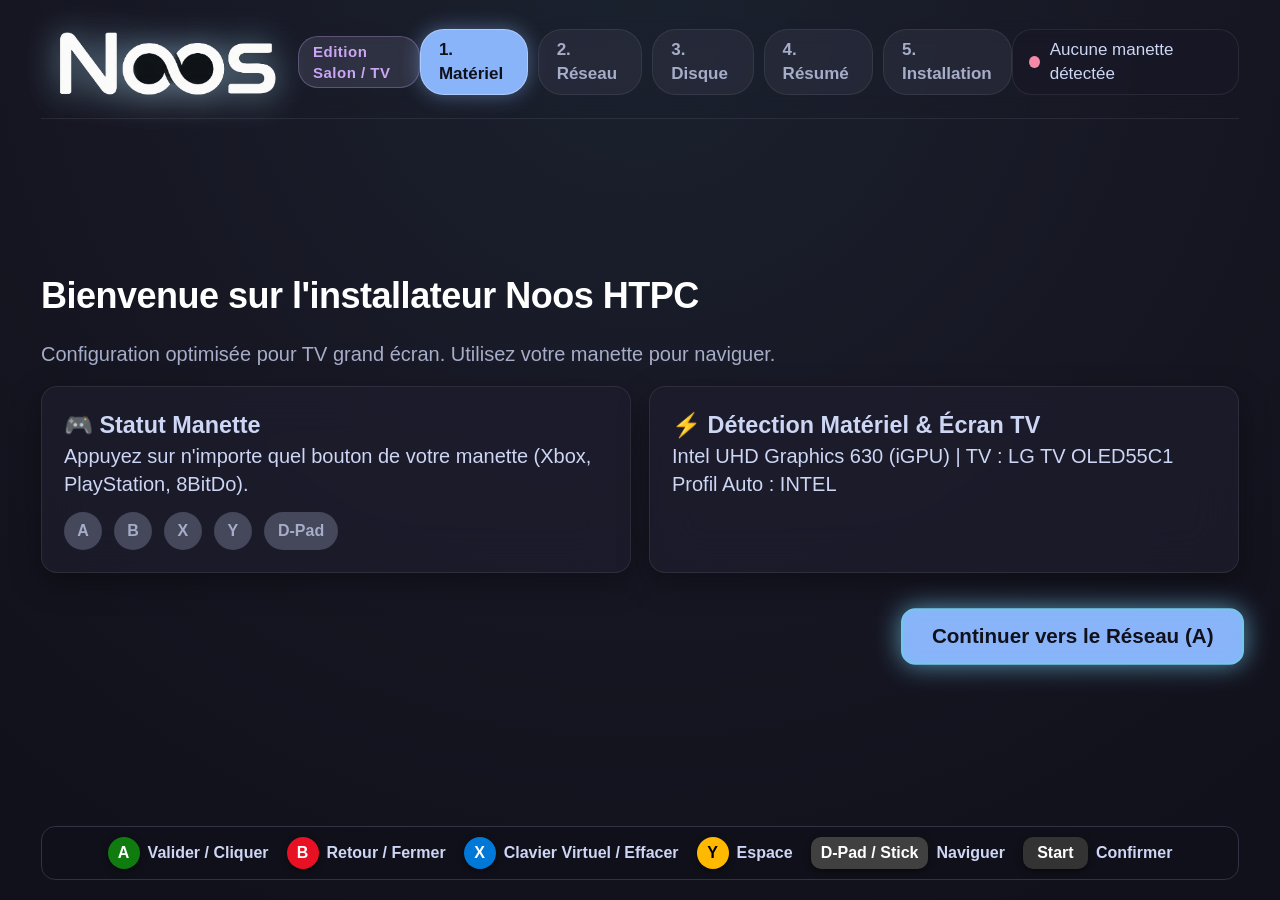
==== commit 53d12012: "feat(installer): auto-détection GPU et TV EDID, diagnostic matériel et isolation config locale - Dét" ====
--- a/installer/frontend/index.html
+++ b/installer/frontend/index.html
@@ -20,7 +20,7 @@
         <div class="step-pill active" id="pill-step-1">1. Matériel</div>
         <div class="step-pill" id="pill-step-2">2. Réseau</div>
         <div class="step-pill" id="pill-step-3">3. Disque</div>
-        <div class="step-pill" id="pill-step-4">4. Options</div>
+        <div class="step-pill" id="pill-step-4">4. Résumé</div>
         <div class="step-pill" id="pill-step-5">5. Installation</div>
       </div>
       <div class="gamepad-status" id="gamepad-badge">
@@ -51,9 +51,9 @@
           </div>
 
           <div class="info-card">
-            <h3>⚡ Détection Carte Graphique (GPU)</h3>
-            <div id="gpu-info-text">Analyse du matériel en cours...</div>
-            <div class="badge-recommendation" id="gpu-badge">Profil recommandé : Auto</div>
+            <h3>⚡ Détection Matériel & Écran TV</h3>
+            <div id="gpu-info-text">Analyse du matériel et de l'EDID TV en cours...</div>
+            <div class="badge-recommendation" id="gpu-badge">Diagnostic Automatique</div>
           </div>
         </div>
 
@@ -110,56 +110,94 @@
         </div>
       </section>
 
-      <!-- Étape 4 : Options & Profil HTPC -->
+      <!-- Étape 4 : Diagnostic & Résumé Matériel Détecté (100% Automatique) -->
       <section class="wizard-step" id="step-4">
-        <h1 class="step-title">Profil Graphique & Options TV</h1>
-        <p class="step-subtitle">Ajustez le profil matériel optimal pour votre téléviseur.</p>
-
-        <div class="options-container">
-          <div class="option-group">
-            <label>Profil GPU :</label>
-            <div class="gpu-selector-grid">
-              <div class="gpu-card" data-focusable data-profile="amd">
-                <h4>AMD Radeon / Ryzen</h4>
-                <p>Driver amdgpu, Vulkan RADV, HDR Wayland & FreeSync</p>
-              </div>
-              <div class="gpu-card" data-focusable data-profile="intel">
-                <h4>Intel NUC / Iris Xe</h4>
-                <p>QuickSync VA-API moderne (iHD), basse consommation</p>
-              </div>
-              <div class="gpu-card" data-focusable data-profile="nvidia">
-                <h4>NVIDIA Moderne</h4>
-                <p>Pilotes propriétaires récents (GTX 1650+ / RTX), NVDEC</p>
-              </div>
-              <div class="gpu-card" data-focusable data-profile="nvidia-legacy">
-                <h4>NVIDIA Legacy</h4>
-                <p>Pilotes propriétaires 470xx (anciennes GeForce séries 6/7/8)</p>
-              </div>
-              <div class="gpu-card" data-focusable data-profile="vm">
-                <h4>Machine Virtuelle (VM)</h4>
-                <p>QEMU, KVM, VirtIO, VirtualBox, VMware. Modesetting & guest agent</p>
-              </div>
-              <div class="gpu-card" data-focusable data-profile="generic">
-                <h4>Générique / Autre</h4>
-                <p>Pilotes Mesa standard sans accélération propriétaire</p>
-              </div>
-            </div>
-          </div>
-
-          <div class="option-row">
-            <label class="switch-label">Activer le support HDR (High Dynamic Range) :</label>
-            <button class="tv-btn toggle active" data-focusable id="btn-toggle-hdr">HDR : Activé</button>
-          </div>
-
-          <div class="option-row info-row">
-            <label>Nom de la machine (déclaratif) :</label>
-            <div class="static-badge">noos-htpc</div>
+        <h1 class="step-title">Diagnostic & Configuration TV</h1>
+        <p class="step-subtitle">Configuration matérielle et affichage TV automatiquement diagnostiqués et validés.</p>
+
+        <div class="summary-container">
+          <div class="summary-grid">
+            <!-- Carte GPU -->
+            <div class="summary-card">
+              <div class="summary-card-header">
+                <span class="card-icon">⚡</span>
+                <h3>Carte Graphique (GPU)</h3>
+              </div>
+              <div class="summary-item">
+                <span class="item-label">Composant détecté :</span>
+                <strong id="summary-gpu-name" class="item-value">Chargement...</strong>
+              </div>
+              <div class="summary-item">
+                <span class="item-label">Profil appliqué :</span>
+                <span id="summary-gpu-profile" class="item-badge auto">INTEL (Auto)</span>
+              </div>
+            </div>
+
+            <!-- Carte Affichage & TV EDID -->
+            <div class="summary-card">
+              <div class="summary-card-header">
+                <span class="card-icon">📺</span>
+                <h3>Affichage & Téléviseur (EDID)</h3>
+              </div>
+              <div class="summary-item">
+                <span class="item-label">Téléviseur / Écran :</span>
+                <strong id="summary-tv-name" class="item-value">Chargement...</strong>
+              </div>
+              <div class="summary-item">
+                <span class="item-label">Résolution native :</span>
+                <span id="summary-tv-resolution" class="item-badge info">1920 × 1080 @ 60Hz</span>
+              </div>
+              <div class="summary-item">
+                <span class="item-label">Plage dynamique :</span>
+                <span id="summary-tv-hdr" class="item-badge info">SDR</span>
+              </div>
+            </div>
+
+            <!-- Carte Services & Audio -->
+            <div class="summary-card">
+              <div class="summary-card-header">
+                <span class="card-icon">🔊</span>
+                <h3>Audio & Multimédia</h3>
+              </div>
+              <div class="summary-item">
+                <span class="item-label">Audio Bitperfect :</span>
+                <span class="item-badge success">Passthrough HDMI / SPDIF</span>
+              </div>
+              <div class="summary-item">
+                <span class="item-label">Ambilight TV :</span>
+                <span class="item-badge success">HyperHDR (PipeWire 60 FPS)</span>
+              </div>
+            </div>
+
+            <!-- Carte Stockage & Persistance -->
+            <div class="summary-card">
+              <div class="summary-card-header">
+                <span class="card-icon">🛡️</span>
+                <h3>Stockage & Persistance</h3>
+              </div>
+              <div class="summary-item">
+                <span class="item-label">Disque cible :</span>
+                <strong id="summary-target-disk" class="item-value">Sélectionné</strong>
+              </div>
+              <div class="summary-item">
+                <span class="item-label">Mises à jour GitHub :</span>
+                <span class="item-badge safe">Config locale protégée (*.local.nix)</span>
+              </div>
+            </div>
+          </div>
+
+          <!-- Liste des Fonctionnalités Détectées & Compatibles -->
+          <div class="features-box">
+            <h4>✨ Fonctionnalités Matérielles Activées & Optimisées :</h4>
+            <ul id="summary-features-list" class="features-list">
+              <li>Chargement du diagnostic matériel...</li>
+            </ul>
           </div>
         </div>
 
         <div class="action-footer">
           <button class="tv-btn secondary" data-focusable id="btn-back-step-3">Retour (B)</button>
-          <button class="tv-btn danger" data-focusable id="btn-start-install">LANCER L'INSTALLATION (START)</button>
+          <button class="tv-btn success large" data-focusable id="btn-start-install">LANCER L'INSTALLATION (START / A)</button>
         </div>
       </section>
 
--- a/installer/frontend/css/style.css
+++ b/installer/frontend/css/style.css
@@ -74,14 +74,16 @@
 .brand {
   display: flex;
   align-items: center;
-  gap: 16px;
+  gap: 18px;
 }
 
 .logo {
-  height: 52px;
+  height: 84px;
+  max-height: 90px;
   width: auto;
   object-fit: contain;
-  filter: drop-shadow(0 4px 16px rgba(116, 199, 236, 0.25));
+  filter: drop-shadow(0 4px 18px rgba(255, 255, 255, 0.22)) drop-shadow(0 0 16px rgba(116, 199, 236, 0.35));
+  transition: transform 0.2s ease;
 }
 
 .version-tag {
@@ -281,6 +283,137 @@
   width: 100%;
 }
 
+.summary-container {
+  display: flex;
+  flex-direction: column;
+  gap: 16px;
+  width: 100%;
+}
+
+.summary-grid {
+  display: grid;
+  grid-template-columns: repeat(2, 1fr);
+  gap: 16px;
+}
+
+.summary-card {
+  background: var(--glass-bg);
+  backdrop-filter: blur(var(--glass-blur));
+  -webkit-backdrop-filter: blur(var(--glass-blur));
+  padding: 16px 22px;
+  border-radius: 16px;
+  border: 1px solid var(--glass-border);
+  box-shadow: 0 8px 24px rgba(0, 0, 0, 0.3);
+  display: flex;
+  flex-direction: column;
+  gap: 10px;
+}
+
+.summary-card-header {
+  display: flex;
+  align-items: center;
+  gap: 12px;
+  border-bottom: 1px solid rgba(255, 255, 255, 0.08);
+  padding-bottom: 8px;
+}
+
+.summary-card-header .card-icon {
+  font-size: 24px;
+}
+
+.summary-card-header h3 {
+  font-size: 21px;
+  color: var(--ctp-sapphire);
+  font-weight: 700;
+}
+
+.summary-item {
+  display: flex;
+  align-items: center;
+  justify-content: space-between;
+  gap: 12px;
+  font-size: 18px;
+}
+
+.summary-item .item-label {
+  color: var(--ctp-subtext);
+}
+
+.summary-item .item-value {
+  color: var(--ctp-text);
+  font-weight: 600;
+  text-align: right;
+  word-break: break-word;
+}
+
+.item-badge {
+  padding: 4px 14px;
+  border-radius: 12px;
+  font-size: 15px;
+  font-weight: 700;
+  letter-spacing: 0.3px;
+  display: inline-flex;
+  align-items: center;
+  gap: 6px;
+}
+
+.item-badge.auto {
+  background: rgba(116, 199, 236, 0.2);
+  color: var(--ctp-sapphire);
+  border: 1px solid rgba(116, 199, 236, 0.4);
+}
+
+.item-badge.info {
+  background: rgba(137, 180, 250, 0.2);
+  color: var(--ctp-blue);
+  border: 1px solid rgba(137, 180, 250, 0.4);
+}
+
+.item-badge.success {
+  background: rgba(166, 227, 161, 0.2);
+  color: var(--ctp-green);
+  border: 1px solid rgba(166, 227, 161, 0.4);
+}
+
+.item-badge.safe {
+  background: rgba(203, 166, 247, 0.2);
+  color: var(--ctp-mauve);
+  border: 1px solid rgba(203, 166, 247, 0.4);
+}
+
+.features-box {
+  background: rgba(17, 17, 27, 0.65);
+  backdrop-filter: blur(14px);
+  -webkit-backdrop-filter: blur(14px);
+  padding: 14px 20px;
+  border-radius: 14px;
+  border: 1px solid rgba(255, 255, 255, 0.06);
+}
+
+.features-box h4 {
+  font-size: 18px;
+  color: var(--ctp-yellow);
+  margin-bottom: 8px;
+}
+
+.features-list {
+  list-style: none;
+  display: grid;
+  grid-template-columns: repeat(2, 1fr);
+  gap: 6px 16px;
+  padding: 0;
+  margin: 0;
+}
+
+.features-list li {
+  font-size: 15px;
+  color: var(--ctp-text);
+  display: flex;
+  align-items: center;
+  gap: 8px;
+  line-height: 1.3;
+}
+
 .options-container {
   display: flex;
   flex-direction: column;
@@ -577,6 +710,28 @@
   font-weight: 600;
 }
 
+.log-repeat-badge {
+  display: inline-block;
+  background: var(--ctp-surface1);
+  color: var(--ctp-yellow);
+  font-size: 0.72rem;
+  font-weight: 700;
+  padding: 1px 7px;
+  border-radius: 10px;
+  margin-left: 8px;
+  vertical-align: middle;
+  border: 1px solid var(--ctp-surface2);
+}
+
+.log-line.check .log-msg {
+  color: #38bdf8;
+  font-weight: 600;
+}
+
+.log-line.check .log-tag {
+  color: #38bdf8;
+}
+
 .log-line.success .log-msg {
   color: var(--ctp-green);
   font-weight: 700;
